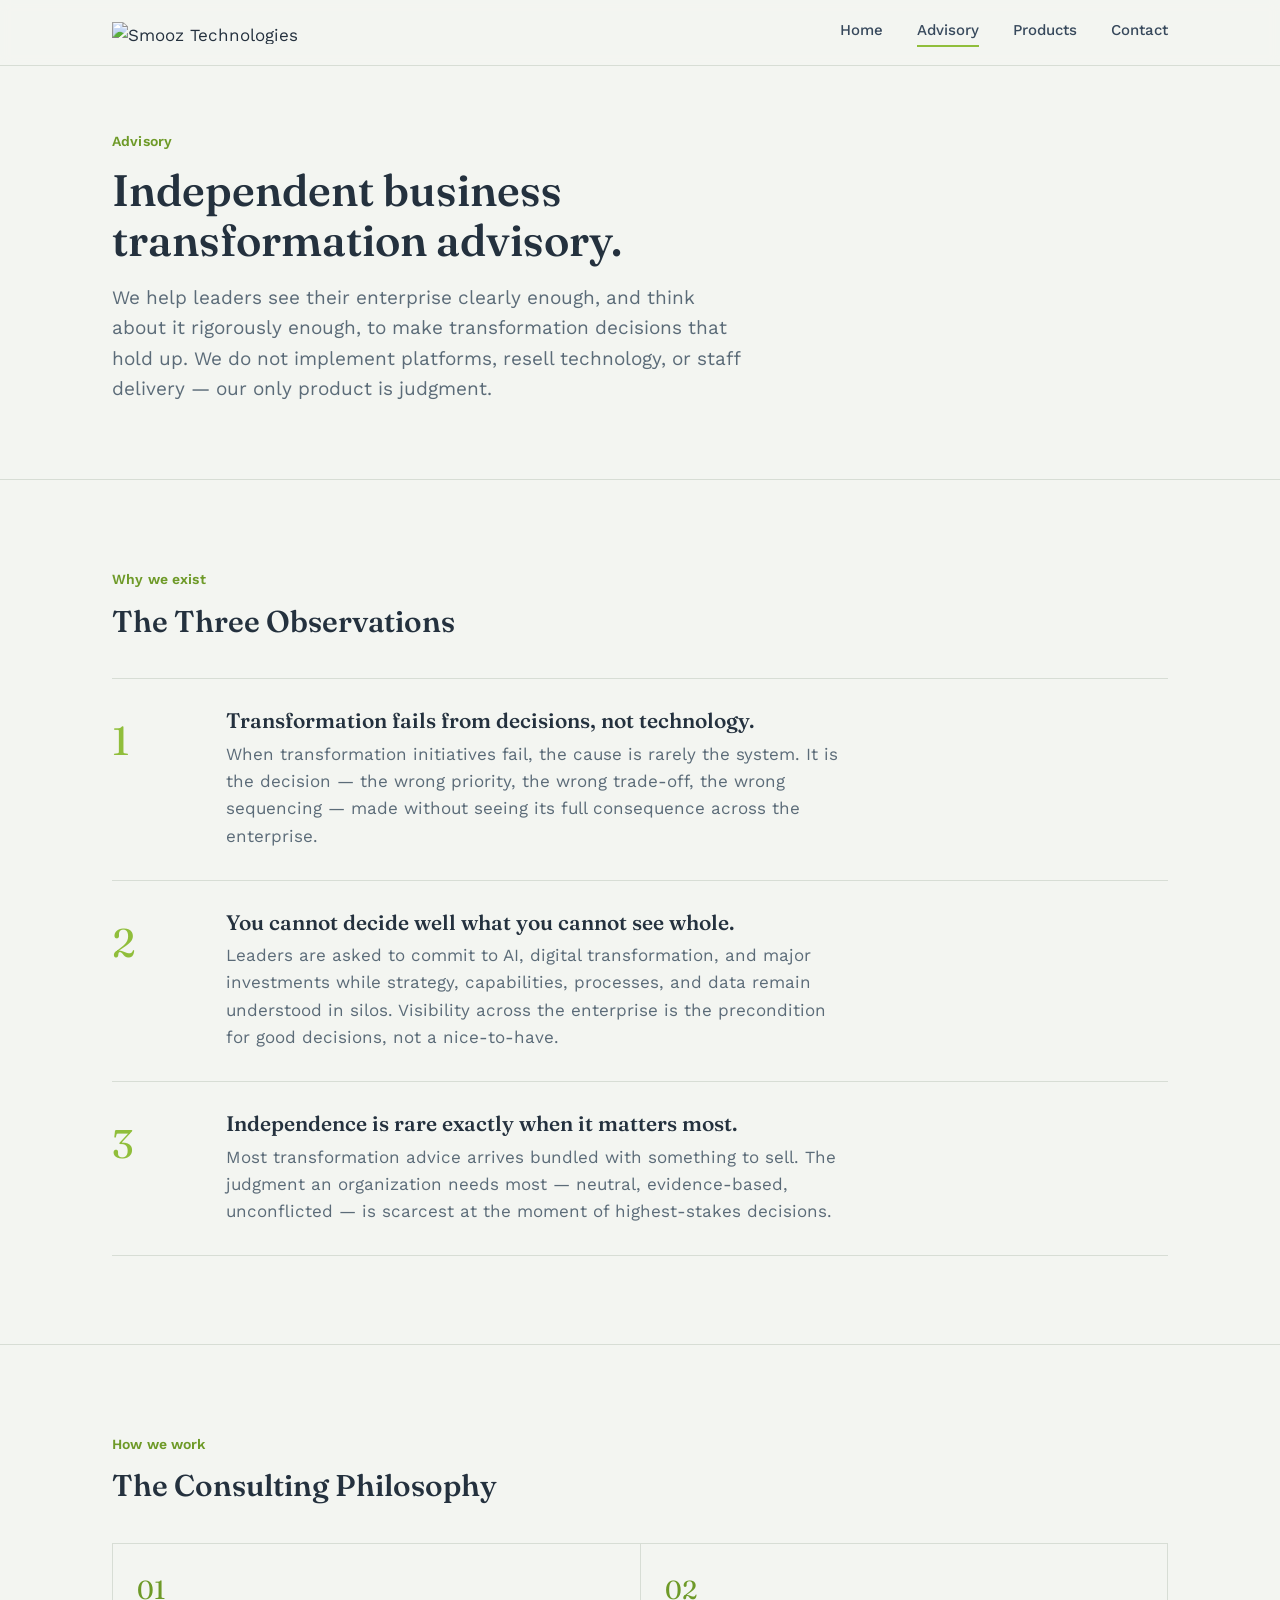
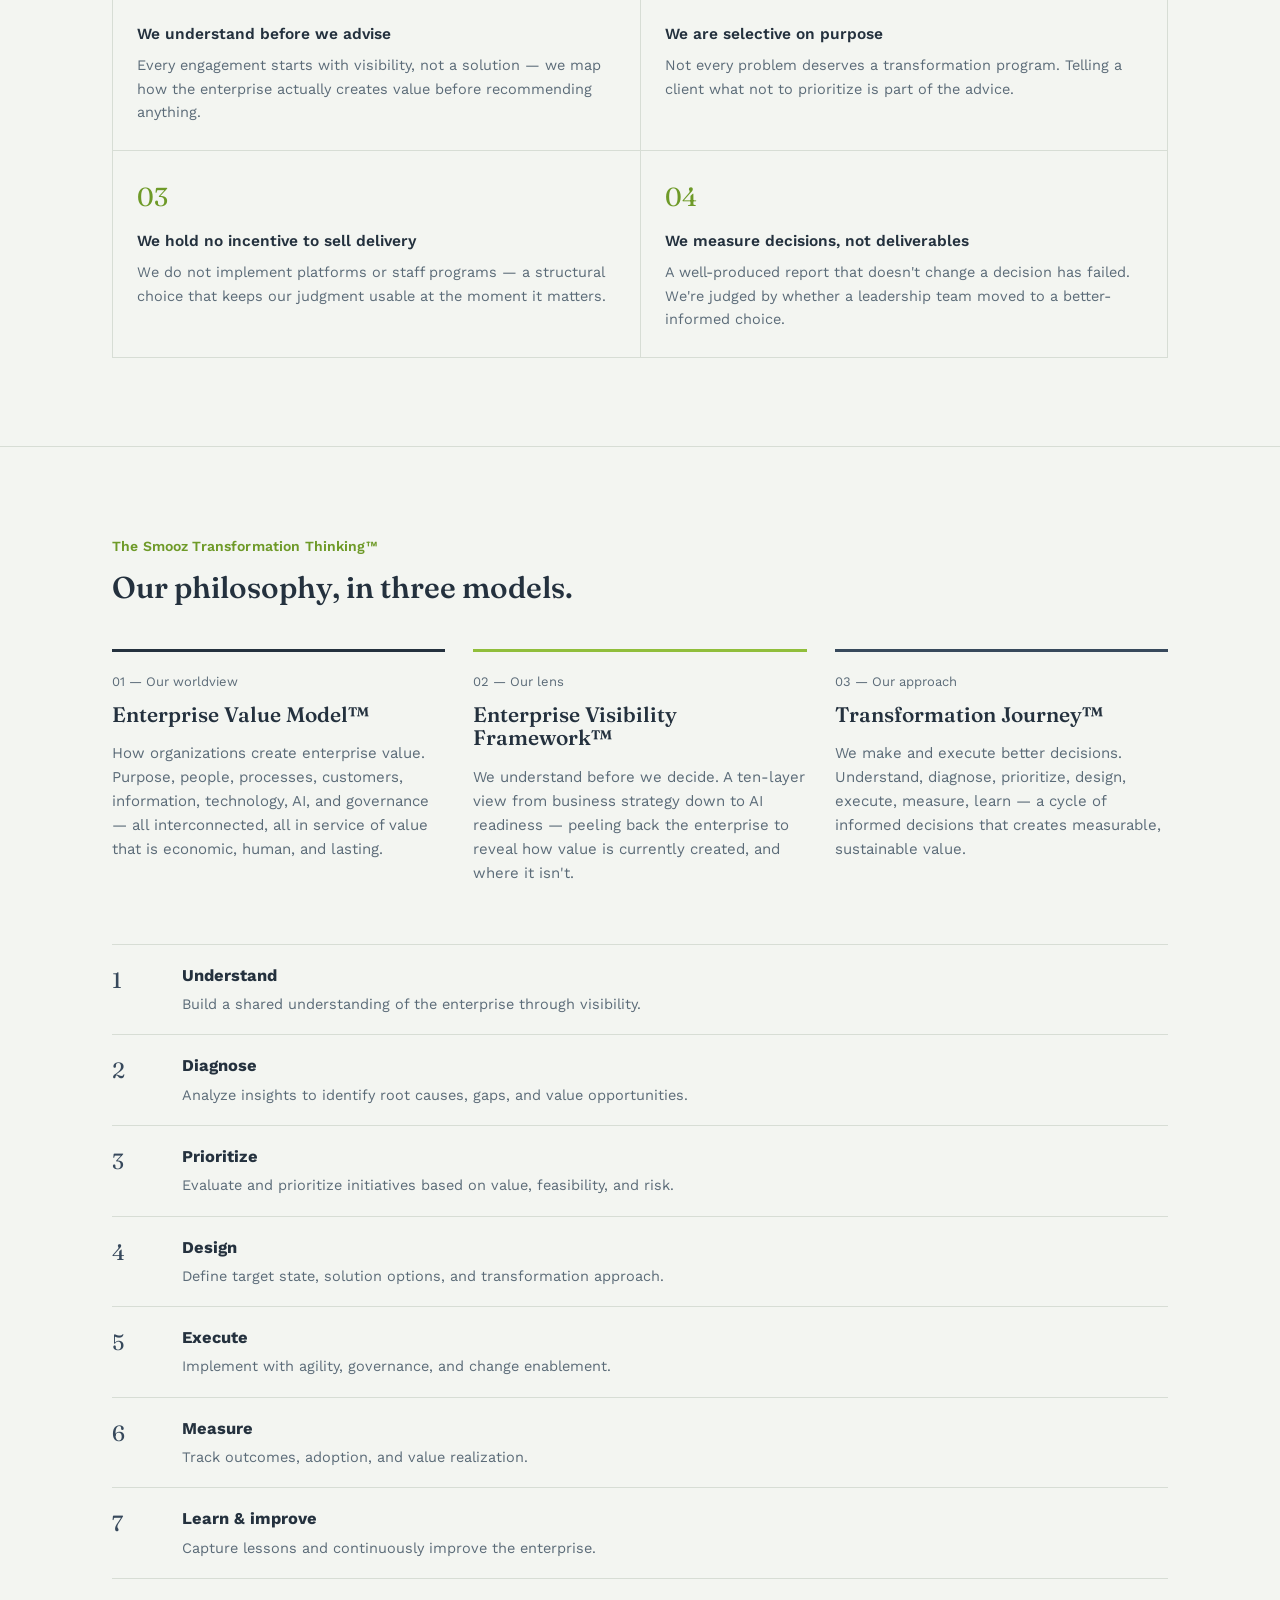
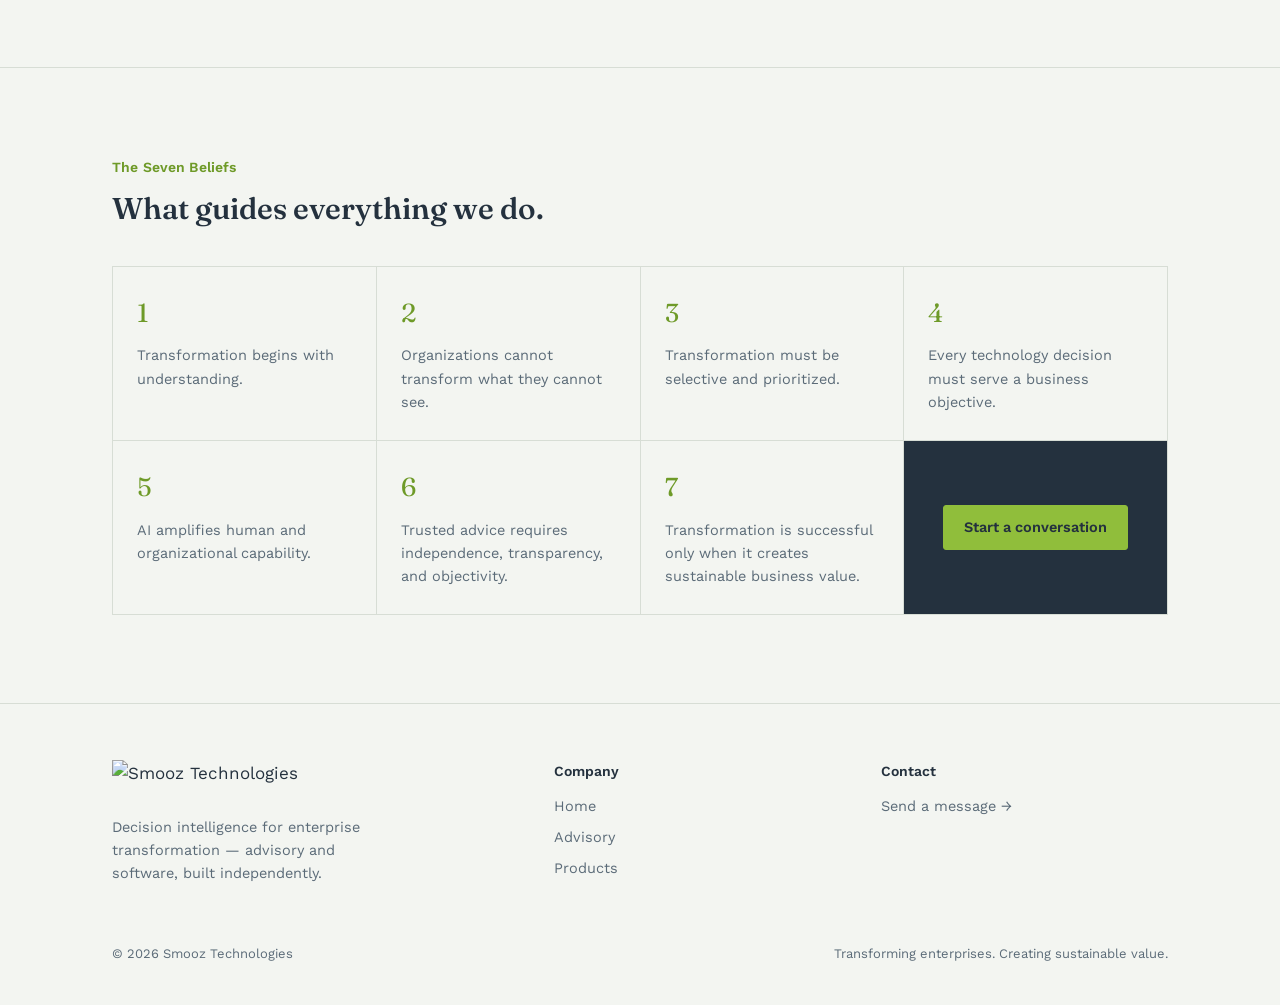
==== advisory.html @ 720bde7b "Add files via upload" ====
<!DOCTYPE html>
<html lang="en">
<head>
<meta charset="UTF-8">
<meta name="viewport" content="width=device-width, initial-scale=1.0">
<title>Advisory — Smooz Technologies</title>
<meta name="description" content="Independent business transformation advisory built on decision intelligence: understanding before advising, selective by design, no incentive to sell delivery.">
<link rel="icon" type="image/png" sizes="32x32" href="assets/favicon-32.png">
<link rel="icon" type="image/png" sizes="192x192" href="assets/favicon-192.png">
<link rel="apple-touch-icon" href="assets/favicon-180.png">
<link rel="stylesheet" href="style.css">
</head>
<body>

<header class="site">
  <div class="bar">
    <a class="brand" href="index.html">
      <img src="assets/smooz-logo.png" alt="Smooz Technologies" style="height:22px;">
    </a>
    <nav class="primary">
      <a href="index.html">Home</a>
      <a href="advisory.html" class="is-active">Advisory</a>
      <a href="products.html">Products</a>
      <a href="index.html#contact">Contact</a>
    </nav>
  </div>
</header>

<section class="tight" style="padding-top:64px;">
  <div class="wrap">
    <div class="eyebrow">Advisory</div>
    <h1 style="font-size:44px; max-width:680px;">Independent business transformation advisory.</h1>
    <p class="lede">We help leaders see their enterprise clearly enough, and think about it rigorously enough, to make transformation decisions that hold up. We do not implement platforms, resell technology, or staff delivery — our only product is judgment.</p>
  </div>
</section>

<hr class="divider">

<section>
  <div class="wrap">
    <div class="eyebrow">Why we exist</div>
    <h2 style="font-size:30px; max-width:680px;">The Three Observations</h2>
    <div class="observations">
      <div class="obs">
        <span class="num">1</span>
        <div>
          <h3>Transformation fails from decisions, not technology.</h3>
          <p>When transformation initiatives fail, the cause is rarely the system. It is the decision — the wrong priority, the wrong trade-off, the wrong sequencing — made without seeing its full consequence across the enterprise.</p>
        </div>
      </div>
      <div class="obs">
        <span class="num">2</span>
        <div>
          <h3>You cannot decide well what you cannot see whole.</h3>
          <p>Leaders are asked to commit to AI, digital transformation, and major investments while strategy, capabilities, processes, and data remain understood in silos. Visibility across the enterprise is the precondition for good decisions, not a nice-to-have.</p>
        </div>
      </div>
      <div class="obs">
        <span class="num">3</span>
        <div>
          <h3>Independence is rare exactly when it matters most.</h3>
          <p>Most transformation advice arrives bundled with something to sell. The judgment an organization needs most — neutral, evidence-based, unconflicted — is scarcest at the moment of highest-stakes decisions.</p>
        </div>
      </div>
    </div>
  </div>
</section>

<hr class="divider">

<section>
  <div class="wrap">
    <div class="eyebrow">How we work</div>
    <h2 style="font-size:30px; max-width:680px;">The Consulting Philosophy</h2>
    <div class="numbered-grid" style="grid-template-columns: repeat(2,1fr);">
      <div class="item">
        <span class="num">01</span>
        <h4>We understand before we advise</h4>
        <p>Every engagement starts with visibility, not a solution — we map how the enterprise actually creates value before recommending anything.</p>
      </div>
      <div class="item">
        <span class="num">02</span>
        <h4>We are selective on purpose</h4>
        <p>Not every problem deserves a transformation program. Telling a client what not to prioritize is part of the advice.</p>
      </div>
      <div class="item">
        <span class="num">03</span>
        <h4>We hold no incentive to sell delivery</h4>
        <p>We do not implement platforms or staff programs — a structural choice that keeps our judgment usable at the moment it matters.</p>
      </div>
      <div class="item">
        <span class="num">04</span>
        <h4>We measure decisions, not deliverables</h4>
        <p>A well-produced report that doesn't change a decision has failed. We're judged by whether a leadership team moved to a better-informed choice.</p>
      </div>
    </div>
  </div>
</section>

<hr class="divider">

<section>
  <div class="wrap">
    <div class="eyebrow">The Smooz Transformation Thinking™</div>
    <h2 style="font-size:30px; max-width:680px;">Our philosophy, in three models.</h2>
    <div class="models">
      <div class="model">
        <div class="kicker">01 — Our worldview</div>
        <h3>Enterprise Value Model™</h3>
        <p>How organizations create enterprise value. Purpose, people, processes, customers, information, technology, AI, and governance — all interconnected, all in service of value that is economic, human, and lasting.</p>
      </div>
      <div class="model mid">
        <div class="kicker">02 — Our lens</div>
        <h3>Enterprise Visibility Framework™</h3>
        <p>We understand before we decide. A ten-layer view from business strategy down to AI readiness — peeling back the enterprise to reveal how value is currently created, and where it isn't.</p>
      </div>
      <div class="model last">
        <div class="kicker">03 — Our approach</div>
        <h3>Transformation Journey™</h3>
        <p>We make and execute better decisions. Understand, diagnose, prioritize, design, execute, measure, learn — a cycle of informed decisions that creates measurable, sustainable value.</p>
      </div>
    </div>

    <div class="journey">
      <div class="jstep"><span class="num">1</span><div><h4>Understand</h4><p>Build a shared understanding of the enterprise through visibility.</p></div></div>
      <div class="jstep"><span class="num">2</span><div><h4>Diagnose</h4><p>Analyze insights to identify root causes, gaps, and value opportunities.</p></div></div>
      <div class="jstep"><span class="num">3</span><div><h4>Prioritize</h4><p>Evaluate and prioritize initiatives based on value, feasibility, and risk.</p></div></div>
      <div class="jstep"><span class="num">4</span><div><h4>Design</h4><p>Define target state, solution options, and transformation approach.</p></div></div>
      <div class="jstep"><span class="num">5</span><div><h4>Execute</h4><p>Implement with agility, governance, and change enablement.</p></div></div>
      <div class="jstep"><span class="num">6</span><div><h4>Measure</h4><p>Track outcomes, adoption, and value realization.</p></div></div>
      <div class="jstep"><span class="num">7</span><div><h4>Learn &amp; improve</h4><p>Capture lessons and continuously improve the enterprise.</p></div></div>
    </div>
  </div>
</section>

<hr class="divider">

<section>
  <div class="wrap">
    <div class="eyebrow">The Seven Beliefs</div>
    <h2 style="font-size:30px; max-width:680px;">What guides everything we do.</h2>
    <div class="numbered-grid">
      <div class="item"><span class="num">1</span><p>Transformation begins with understanding.</p></div>
      <div class="item"><span class="num">2</span><p>Organizations cannot transform what they cannot see.</p></div>
      <div class="item"><span class="num">3</span><p>Transformation must be selective and prioritized.</p></div>
      <div class="item"><span class="num">4</span><p>Every technology decision must serve a business objective.</p></div>
      <div class="item"><span class="num">5</span><p>AI amplifies human and organizational capability.</p></div>
      <div class="item"><span class="num">6</span><p>Trusted advice requires independence, transparency, and objectivity.</p></div>
      <div class="item"><span class="num">7</span><p>Transformation is successful only when it creates sustainable business value.</p></div>
      <div class="item" style="background:var(--navy-deep); display:flex; align-items:center; justify-content:center;">
        <a class="btn green" href="index.html#contact">Start a conversation</a>
      </div>
    </div>
  </div>
</section>

<footer class="site">
  <div class="wrap">
    <div class="cols">
      <div>
        <img src="assets/smooz-logo.png" alt="Smooz Technologies" style="height:20px; margin-bottom:14px;">
        <p style="color:var(--ink-soft); font-size:14.5px; max-width:280px;">Decision intelligence for enterprise transformation — advisory and software, built independently.</p>
      </div>
      <div>
        <h5>Company</h5>
        <a href="index.html">Home</a>
        <a href="advisory.html">Advisory</a>
        <a href="products.html">Products</a>
      </div>
      <div>
        <h5>Contact</h5>
        <a href="index.html#contact">Send a message →</a>
      </div>
    </div>
    <div class="bottom">
      <span>© 2026 Smooz Technologies</span>
      <span>Transforming enterprises. Creating sustainable value.</span>
    </div>
  </div>
</footer>

</body>
</html>
---- style.css ----
/* Smooz Technologies — shared styles */

@import url('https://fonts.googleapis.com/css2?family=Fraunces:opsz,wght@9..144,340;9..144,440;9..144,560;9..144,640&family=Work+Sans:wght@400;500;600&display=swap');

:root{
  --navy: #37495C;
  --navy-deep: #24313E;
  --green: #90BE3B;
  --green-deep: #6E9A28;
  --paper: #F3F5F1;
  --paper-alt: #EAEDE7;
  --line: #D7DDD5;
  --ink: #24313E;
  --ink-soft: #5B6B78;
  --max: 1120px;
}

*{ box-sizing: border-box; }
html{ scroll-behavior: smooth; }
body{
  margin:0;
  background: var(--paper);
  color: var(--ink);
  font-family: 'Work Sans', sans-serif;
  font-size: 17px;
  line-height: 1.6;
  -webkit-font-smoothing: antialiased;
}

h1,h2,h3{
  font-family: 'Fraunces', serif;
  font-weight: 560;
  color: var(--navy-deep);
  line-height: 1.12;
  margin: 0;
}

a{ color: inherit; }

.wrap{
  max-width: var(--max);
  margin: 0 auto;
  padding: 0 32px;
}

/* Focus visibility */
a:focus-visible, button:focus-visible{
  outline: 2px solid var(--green-deep);
  outline-offset: 3px;
}

@media (prefers-reduced-motion: reduce){
  *{ animation: none !important; transition: none !important; }
}

/* Header */
header.site{
  position: sticky; top:0; z-index: 20;
  background: rgba(243,245,241,0.92);
  backdrop-filter: blur(6px);
  border-bottom: 1px solid var(--line);
}
header.site .bar{
  display:flex; align-items:center; justify-content:space-between;
  padding: 18px 32px;
  max-width: var(--max); margin:0 auto;
}
.brand{ display:flex; align-items:center; gap:10px; text-decoration:none; }
.brand img{ height: 26px; width:auto; display:block; }
nav.primary{ display:flex; gap:34px; align-items:center; }
nav.primary a{
  text-decoration:none; color: var(--navy);
  font-size: 15px; font-weight: 500;
  border-bottom: 2px solid transparent;
  padding-bottom: 3px;
}
nav.primary a.is-active, nav.primary a:hover{ border-bottom-color: var(--green); }
.btn{
  display:inline-block;
  background: var(--navy-deep); color:#fff;
  padding: 10px 20px; border-radius: 3px;
  text-decoration:none; font-size:14.5px; font-weight:500;
  border: 1px solid var(--navy-deep);
}
.btn:hover{ background: var(--navy); }
.btn.green{ background: var(--green); border-color: var(--green); color: var(--navy-deep); font-weight:600; }
.btn.green:hover{ background: var(--green-deep); border-color: var(--green-deep); color:#fff; }
.btn.ghost{ background:transparent; color: var(--navy-deep); border-color: var(--navy-deep); }
.btn.ghost:hover{ background: var(--navy-deep); color:#fff; }

/* Sections */
section{ padding: 88px 0; }
section.tight{ padding: 56px 0; }
.eyebrow{
  font-size: 14px; color: var(--green-deep); font-weight: 600;
  margin-bottom: 14px; letter-spacing: 0.01em;
}
.lede{
  font-size: 19px; color: var(--ink-soft); max-width: 640px;
  margin-top: 18px;
}
.divider{ height:1px; background: var(--line); border:0; margin: 0; }

/* Hero */
.hero{
  padding: 96px 0 84px;
  display:grid; grid-template-columns: 1.15fr 0.85fr; gap: 56px; align-items:center;
}
.hero h1{ font-size: 52px; max-width: 620px; }
.hero .lede{ font-size: 20px; }
.hero .cta-row{ display:flex; gap:14px; margin-top: 34px; flex-wrap:wrap; }
.rings{ width:100%; height:auto; }

/* Two-track split */
.tracks{
  display:grid; grid-template-columns: 1fr 1fr; gap: 2px;
  background: var(--line);
  border: 1px solid var(--line);
}
.track{
  background: var(--paper); padding: 44px 40px;
  display:flex; flex-direction:column; height:100%;
}
.track .tag{
  font-size: 13px; font-weight:600; color: var(--navy);
  border: 1px solid var(--navy); border-radius: 20px;
  padding: 4px 12px; width:fit-content; margin-bottom:22px;
}
.track.products .tag{ color: var(--green-deep); border-color: var(--green-deep); }
.track h3{ font-size: 27px; margin-bottom: 12px; }
.track p{ color: var(--ink-soft); flex-grow:1; }
.track .btn{ margin-top: 26px; width: fit-content; }

/* Beliefs / numbered lists */
.numbered-grid{
  display:grid; grid-template-columns: repeat(4, 1fr); gap: 1px;
  background: var(--line); border:1px solid var(--line); margin-top: 40px;
}
.numbered-grid .item{ background: var(--paper); padding: 26px 24px; }
.numbered-grid .num{
  font-family:'Fraunces',serif; font-size: 26px; color: var(--green-deep);
  display:block; margin-bottom:10px;
}
.numbered-grid .item h4{ font-family:'Work Sans'; font-size:15.5px; font-weight:600; margin:0 0 8px; color: var(--navy-deep); }
.numbered-grid .item p{ font-size: 14.5px; color: var(--ink-soft); margin:0; }

/* Observations */
.observations{ margin-top: 40px; display:flex; flex-direction:column; }
.obs{
  display:grid; grid-template-columns: 90px 1fr; gap: 24px;
  padding: 30px 0; border-top: 1px solid var(--line);
}
.obs:last-child{ border-bottom: 1px solid var(--line); }
.obs .num{ font-family:'Fraunces',serif; font-size: 40px; color: var(--green); }
.obs h3{ font-size: 21px; margin-bottom: 8px; }
.obs p{ color: var(--ink-soft); max-width: 620px; margin:0; }

/* Models */
.models{ display:grid; grid-template-columns: repeat(3,1fr); gap: 28px; margin-top: 44px; }
.model{ border-top: 3px solid var(--navy-deep); padding-top: 20px; }
.model.mid{ border-top-color: var(--green); }
.model.last{ border-top-color: var(--navy); }
.model .kicker{ font-size:13px; color: var(--ink-soft); margin-bottom:10px; }
.model h3{ font-size: 21px; margin-bottom:10px; }
.model p{ color: var(--ink-soft); font-size:15px; }

/* Journey */
.journey{ margin-top: 44px; display:flex; flex-direction:column; }
.jstep{
  display:grid; grid-template-columns: 50px 1fr; gap:20px;
  padding: 18px 0; border-top: 1px solid var(--line);
}
.jstep:last-child{ border-bottom:1px solid var(--line); }
.jstep .num{ font-family:'Fraunces',serif; color: var(--navy); font-size:22px; }
.jstep h4{ margin:0 0 4px; font-size:16.5px; color:var(--navy-deep); }
.jstep p{ margin:0; color: var(--ink-soft); font-size:14.5px; }

/* Product cards */
.products-grid{ display:flex; flex-direction:column; gap: 1px; background: var(--line); border:1px solid var(--line); margin-top: 44px; }
.product-card{ background: var(--paper); padding: 40px; display:grid; grid-template-columns: 200px 1fr; gap: 34px; align-items:start; }
.product-card .status{
  font-size: 12.5px; font-weight:600; padding: 5px 12px; border-radius: 20px;
  width:fit-content; margin-top: 8px;
}
.status.soon{ background: #FCEFD8; color: #8A5A00; }
.status.live{ background: #E4F1D3; color: var(--green-deep); }
.product-card h3{ font-size: 25px; margin-bottom: 10px; }
.product-card .cat{ font-size: 13px; color: var(--ink-soft); text-transform: none; margin-bottom: 4px; }
.product-card p.desc{ color: var(--ink-soft); max-width: 560px; }

/* Philosophy quote strip */
.philosophy-strip{
  background: var(--navy-deep); color: #EDEFEC; padding: 76px 0;
}
.philosophy-strip h2{ color:#fff; font-size: 34px; max-width: 760px; }
.philosophy-strip p{ color: #C7D0D6; max-width: 620px; margin-top:18px; font-size:17px;}

/* Footer */
footer.site{ padding: 56px 0 40px; border-top: 1px solid var(--line); }
footer.site .cols{ display:grid; grid-template-columns: 1.4fr 1fr 1fr; gap: 40px; }
footer.site h5{ font-family:'Work Sans'; font-size:14px; color:var(--navy-deep); margin:0 0 12px; font-weight:600; }
footer.site a{ display:block; text-decoration:none; color: var(--ink-soft); font-size:14.5px; margin-bottom:8px; }
footer.site a:hover{ color: var(--navy-deep); }
footer.site .bottom{ margin-top: 44px; font-size: 13px; color: var(--ink-soft); display:flex; justify-content:space-between; flex-wrap:wrap; gap:10px;}

/* Contact form */
.contact-form{ max-width: 560px; margin-top: 30px; }
.contact-form .field{ margin-bottom: 22px; display:flex; flex-direction:column; }
.contact-form label{ font-size: 13.5px; font-weight:600; color: var(--navy-deep); margin-bottom:7px; }
.contact-form input, .contact-form textarea{
  border: none; border-bottom: 1.5px solid var(--line);
  background: transparent; padding: 10px 2px; font-family:'Work Sans', sans-serif;
  font-size: 15.5px; color: var(--ink); border-radius: 0;
}
.contact-form input:focus, .contact-form textarea:focus{
  outline: none; border-bottom-color: var(--green-deep);
}
.contact-form textarea{ resize: vertical; min-height: 110px; }
.contact-form [aria-invalid="true"]{ border-bottom-color: #B3261E; }
.field-error{ color: #B3261E; font-size: 12.5px; margin-top: 5px; display:block; min-height: 1px; }
.fs-success{
  color: var(--green-deep); font-weight: 600; font-size: 15px;
  margin: 22px 0; display:none;
}
.fs-success:not(:empty){ display:block; }
.fs-error-summary{
  color: #B3261E; font-size: 14px; margin: 10px 0; display:none;
}
.fs-error-summary:not(:empty){ display:block; }
.contact-form button[data-fs-submit-btn][disabled]{ opacity: 0.6; cursor: progress; }

/* Contact */
.contact-box{
  background: var(--paper-alt); border: 1px solid var(--line);
  padding: 46px; margin-top: 20px;
  display:flex; justify-content:space-between; align-items:center; gap: 30px; flex-wrap:wrap;
}
.contact-box h3{ font-size: 24px; margin-bottom: 6px; }
.contact-box p{ color: var(--ink-soft); margin:0; }

/* Responsive */
@media (max-width: 880px){
  .hero{ grid-template-columns: 1fr; }
  .hero .rings{ max-width: 320px; }
  .tracks{ grid-template-columns: 1fr; }
  .numbered-grid{ grid-template-columns: repeat(2,1fr); }
  .models{ grid-template-columns: 1fr; }
  .product-card{ grid-template-columns: 1fr; }
  footer.site .cols{ grid-template-columns: 1fr; }
  nav.primary{ gap: 18px; }
  .hero h1{ font-size: 38px; }
  section{ padding: 60px 0; }
}
@media (max-width: 560px){
  header.site .bar{ flex-direction:column; gap:14px; align-items:flex-start; }
  nav.primary{ flex-wrap:wrap; gap:14px 20px; }
}
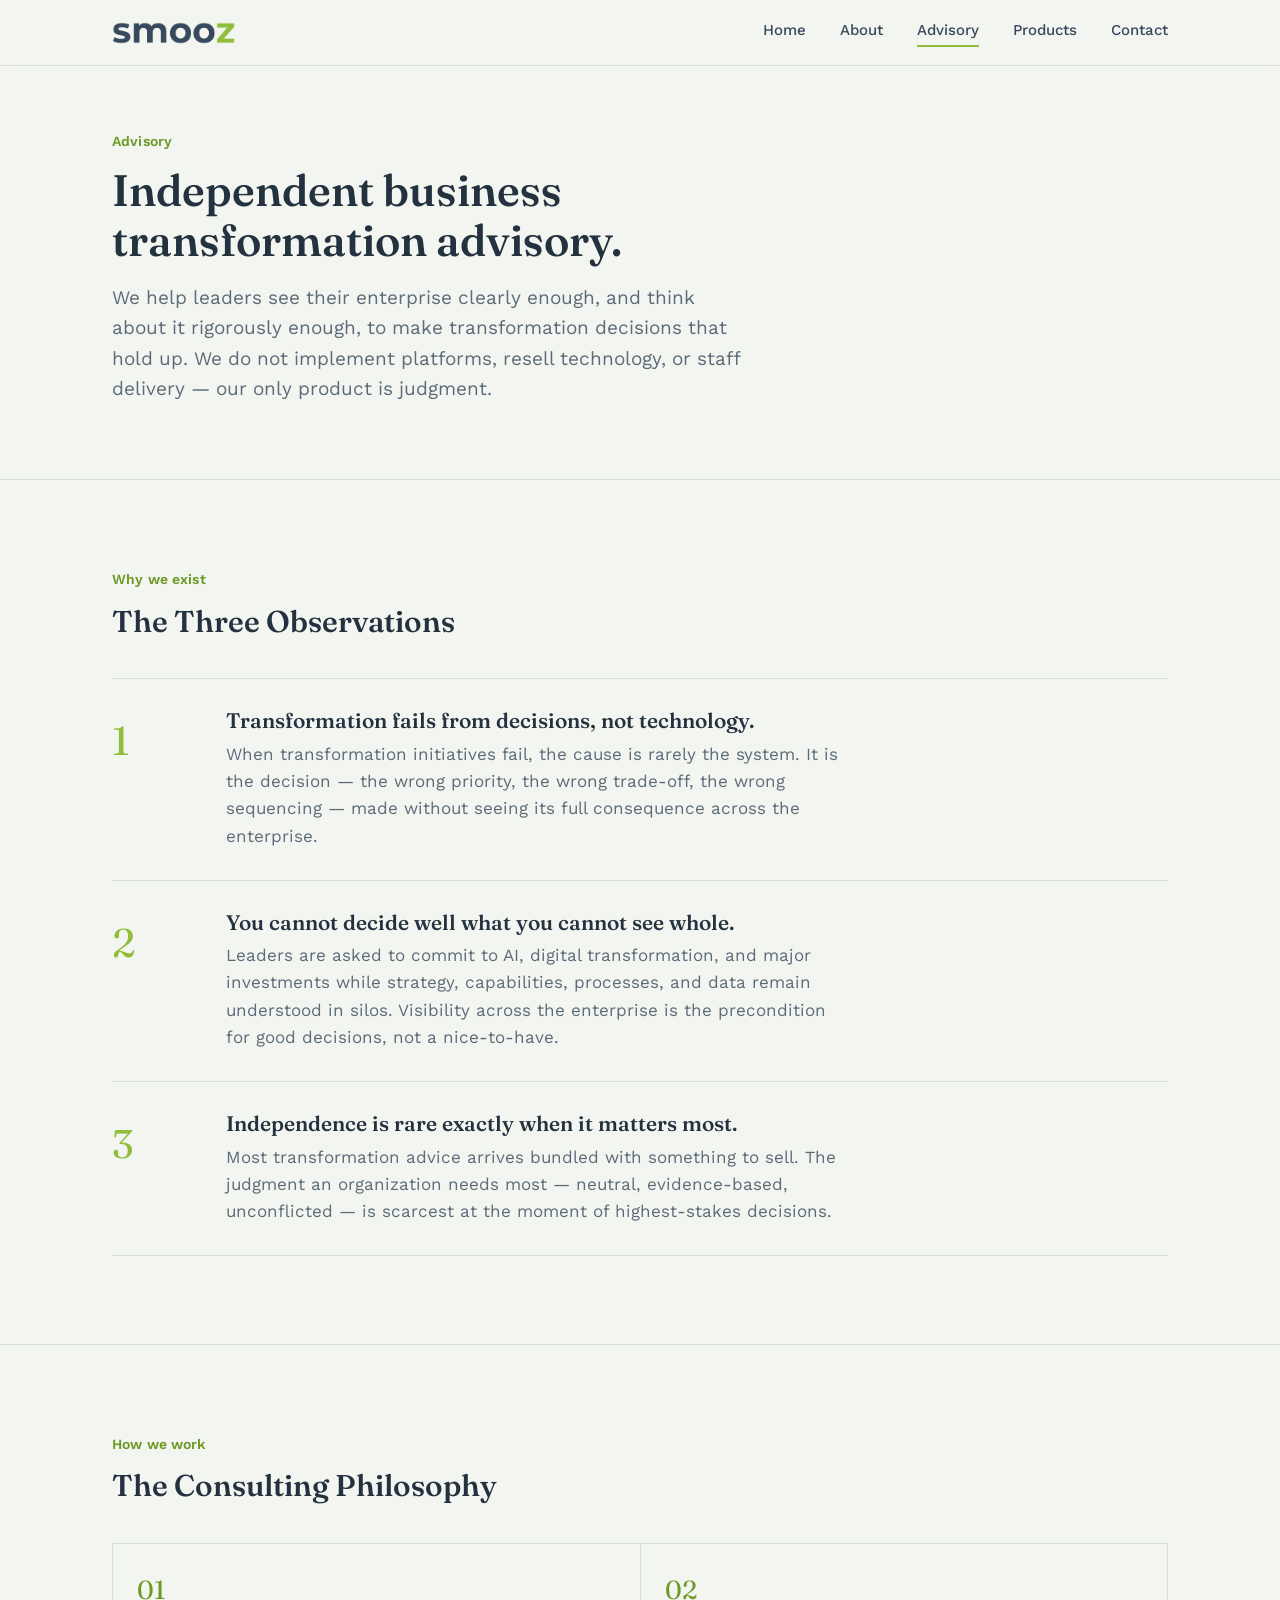
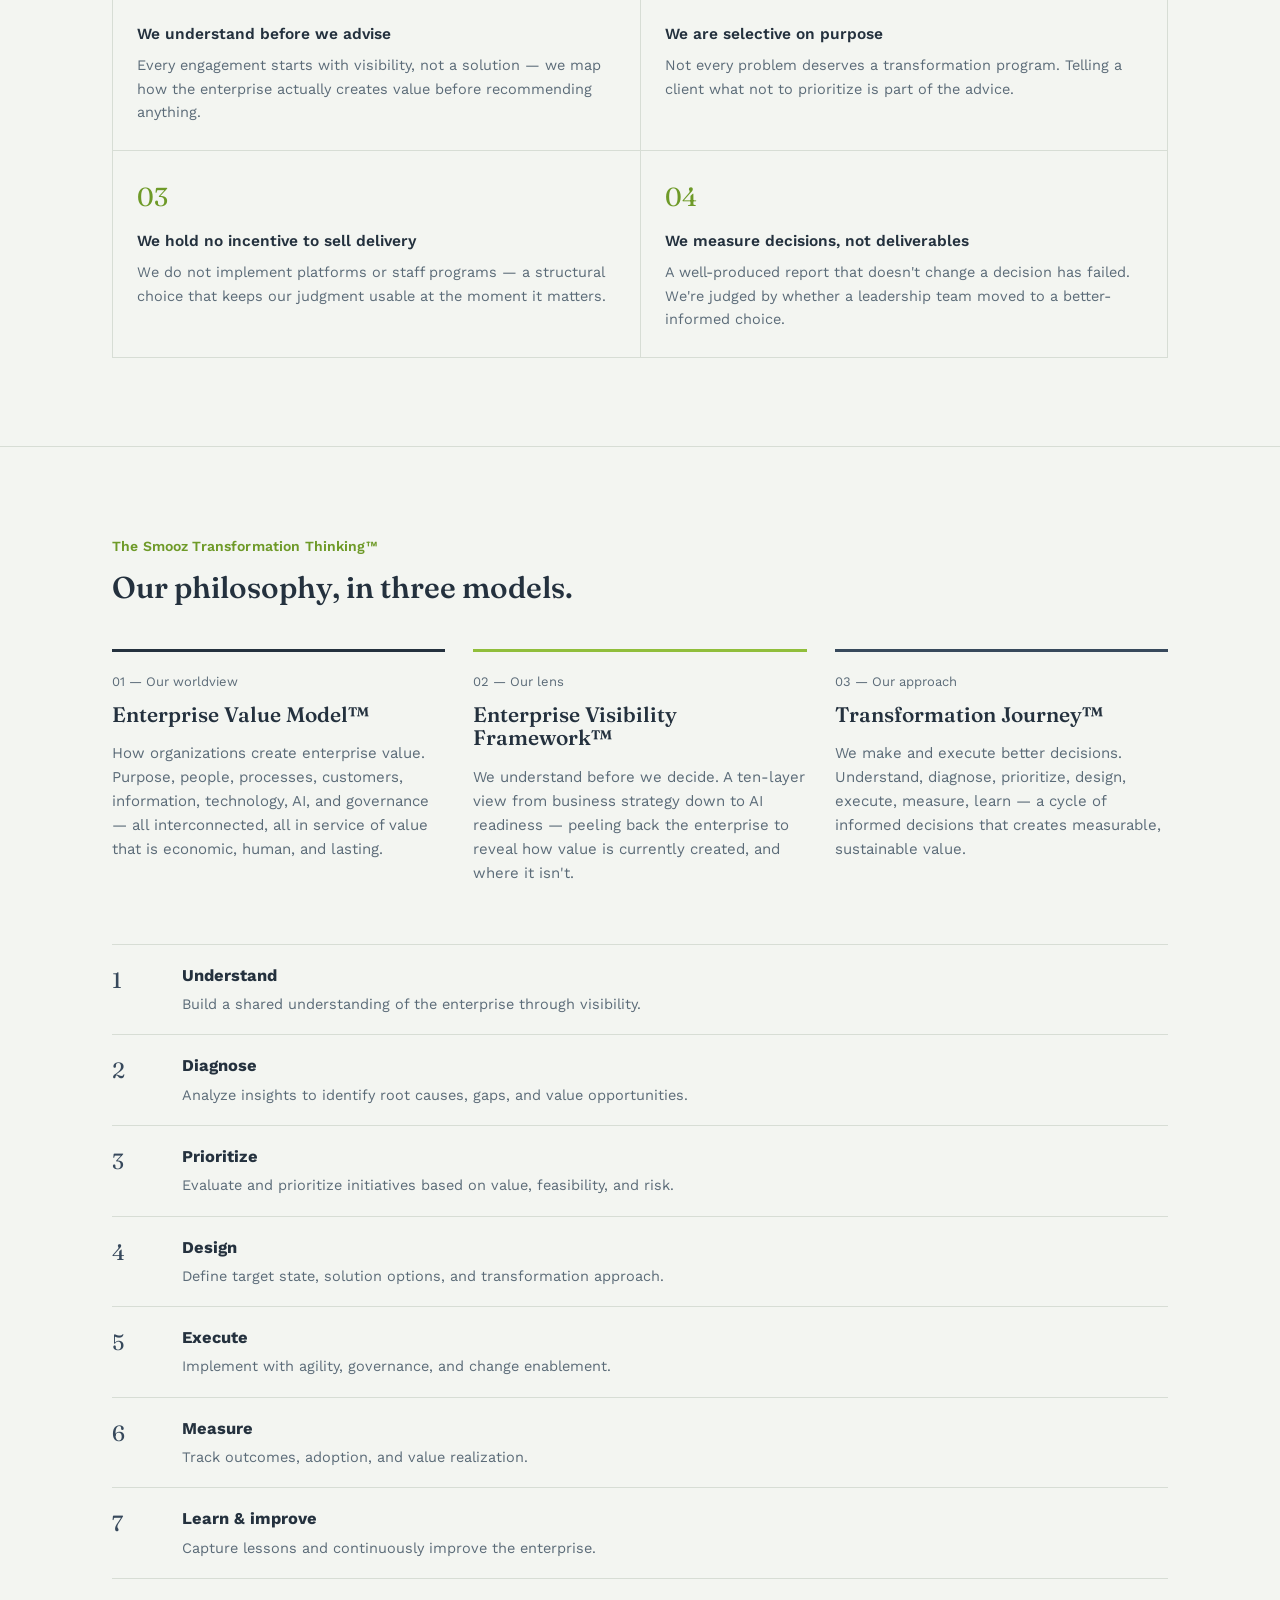
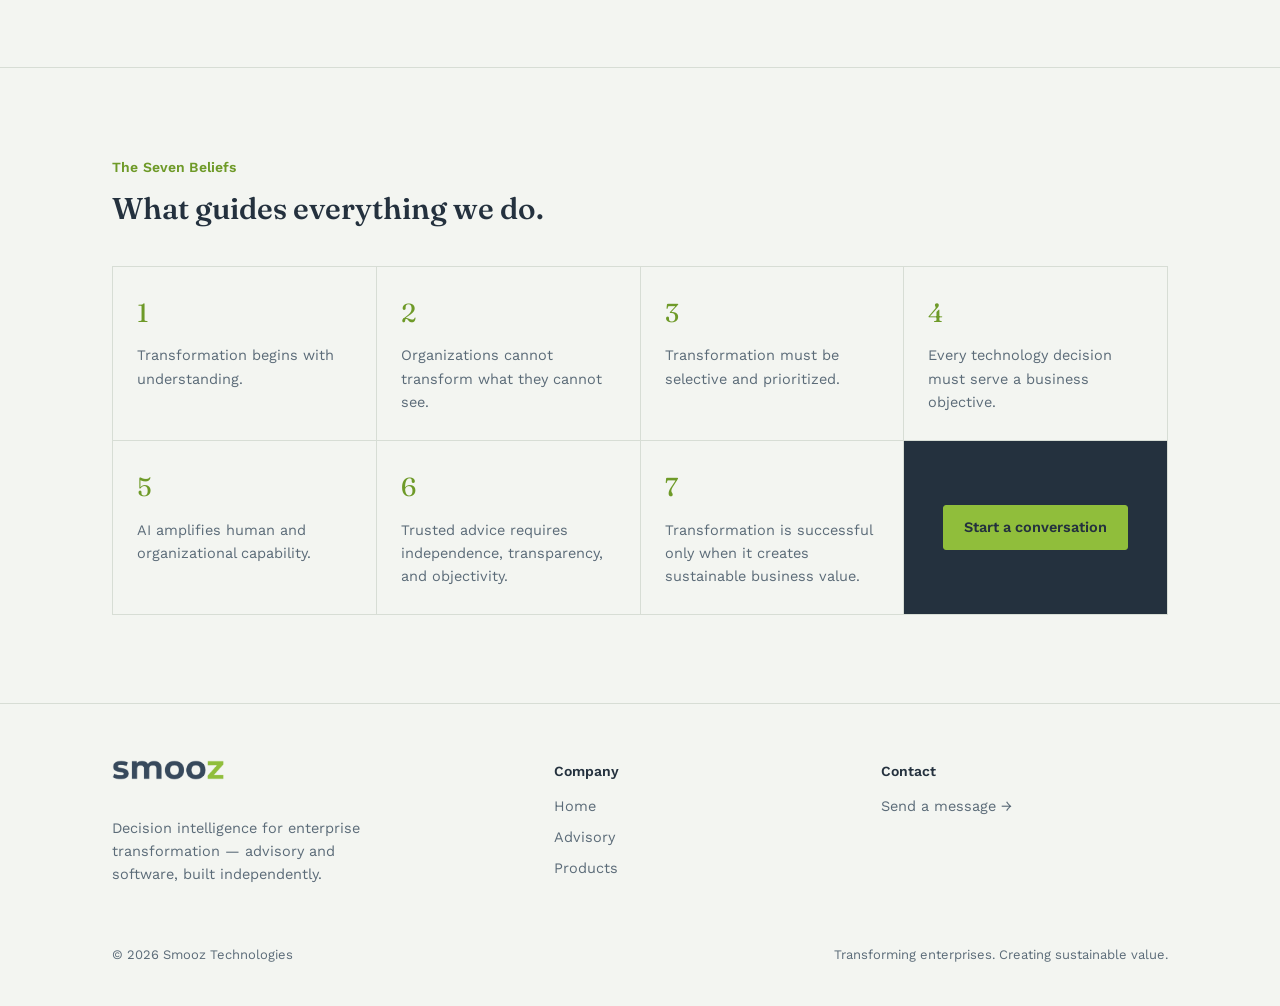
==== commit f4640b79: "Add files via upload" ====
--- a/advisory.html
+++ b/advisory.html
@@ -19,6 +19,7 @@
     </a>
     <nav class="primary">
       <a href="index.html">Home</a>
+      <a href="index.html#about">About</a>
       <a href="advisory.html" class="is-active">Advisory</a>
       <a href="products.html">Products</a>
       <a href="index.html#contact">Contact</a>
--- a/style.css
+++ b/style.css
@@ -104,6 +104,8 @@
 /* Hero */
 .hero{
   padding: 96px 0 84px;
+}
+.hero-grid{
   display:grid; grid-template-columns: 1.15fr 0.85fr; gap: 56px; align-items:center;
 }
 .hero h1{ font-size: 52px; max-width: 620px; }
@@ -240,8 +242,10 @@
 
 /* Responsive */
 @media (max-width: 880px){
-  .hero{ grid-template-columns: 1fr; }
-  .hero .rings{ max-width: 320px; }
+  .hero-grid{ grid-template-columns: 1fr; text-align:center; }
+  .hero-grid .cta-row{ justify-content:center; }
+  .hero-grid .lede{ margin-left:auto; margin-right:auto; }
+  .hero .rings{ max-width: 280px; margin: 8px auto 0; }
   .tracks{ grid-template-columns: 1fr; }
   .numbered-grid{ grid-template-columns: repeat(2,1fr); }
   .models{ grid-template-columns: 1fr; }
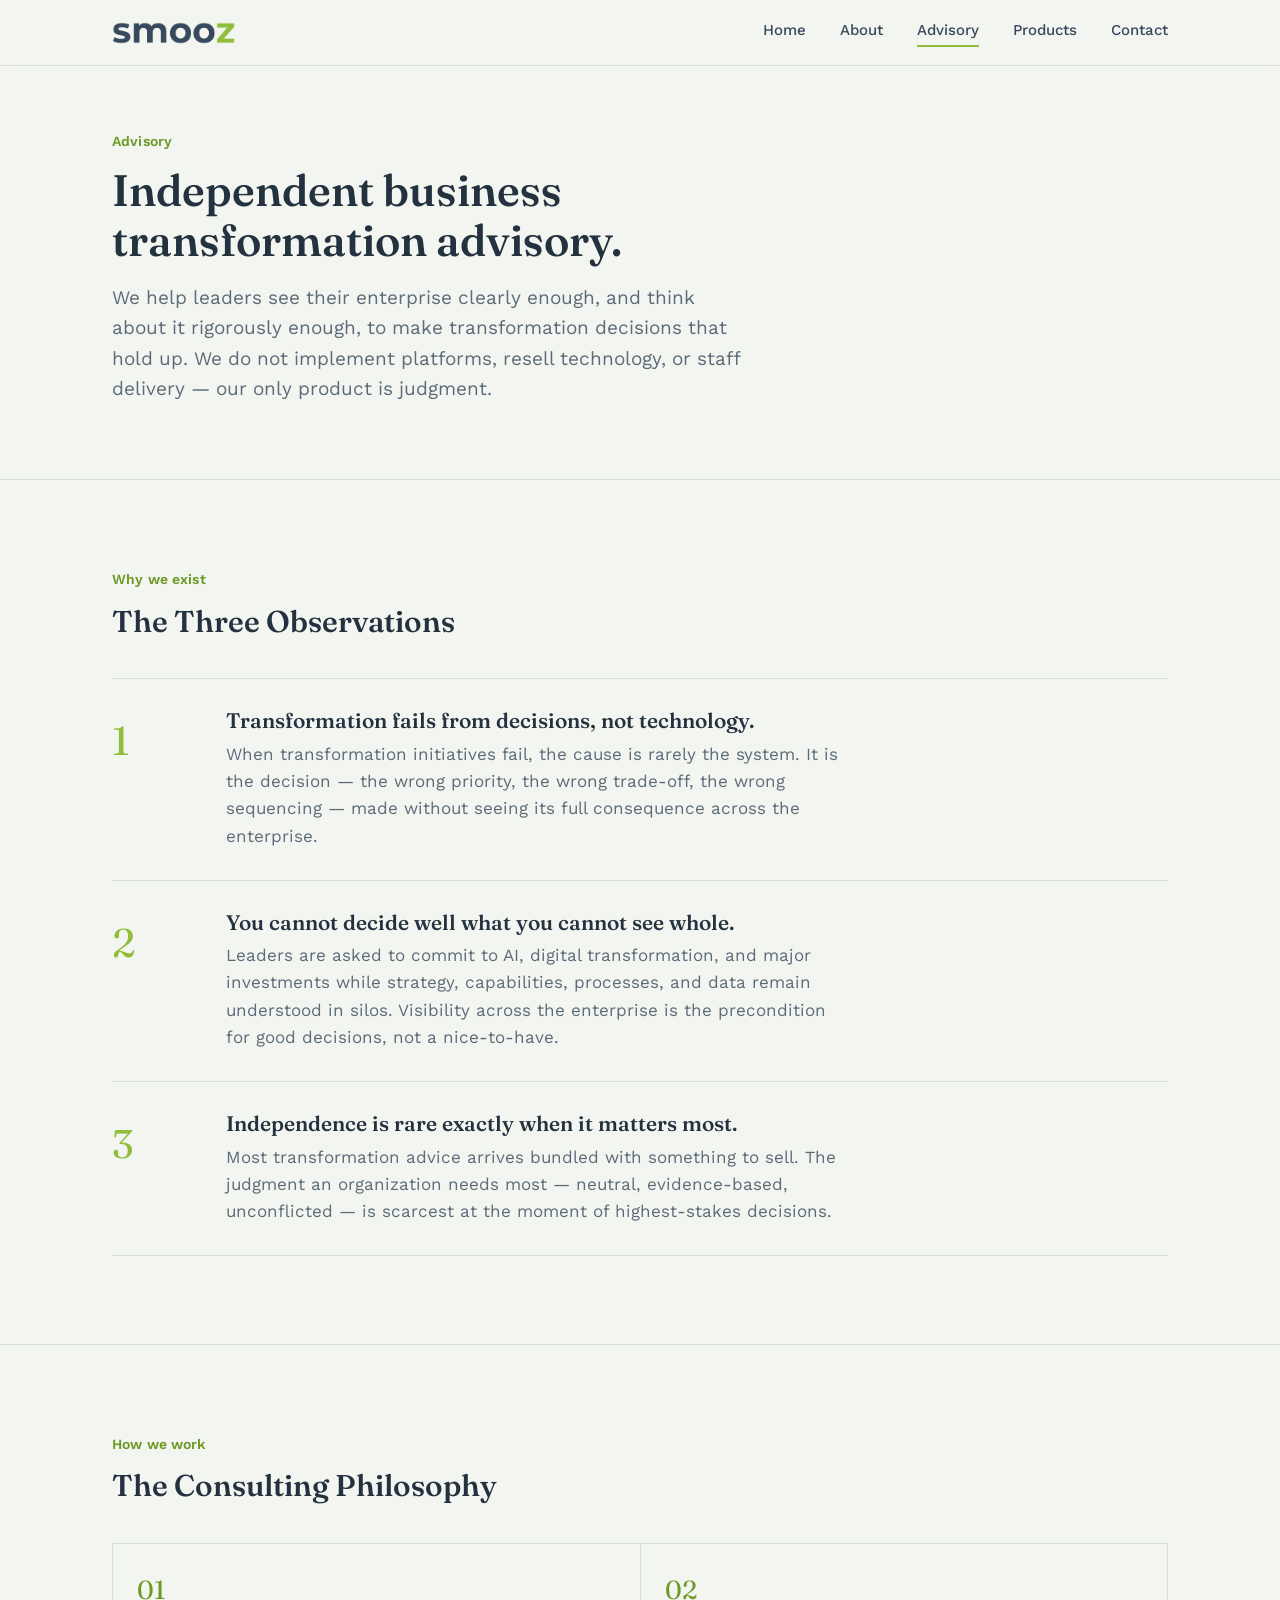
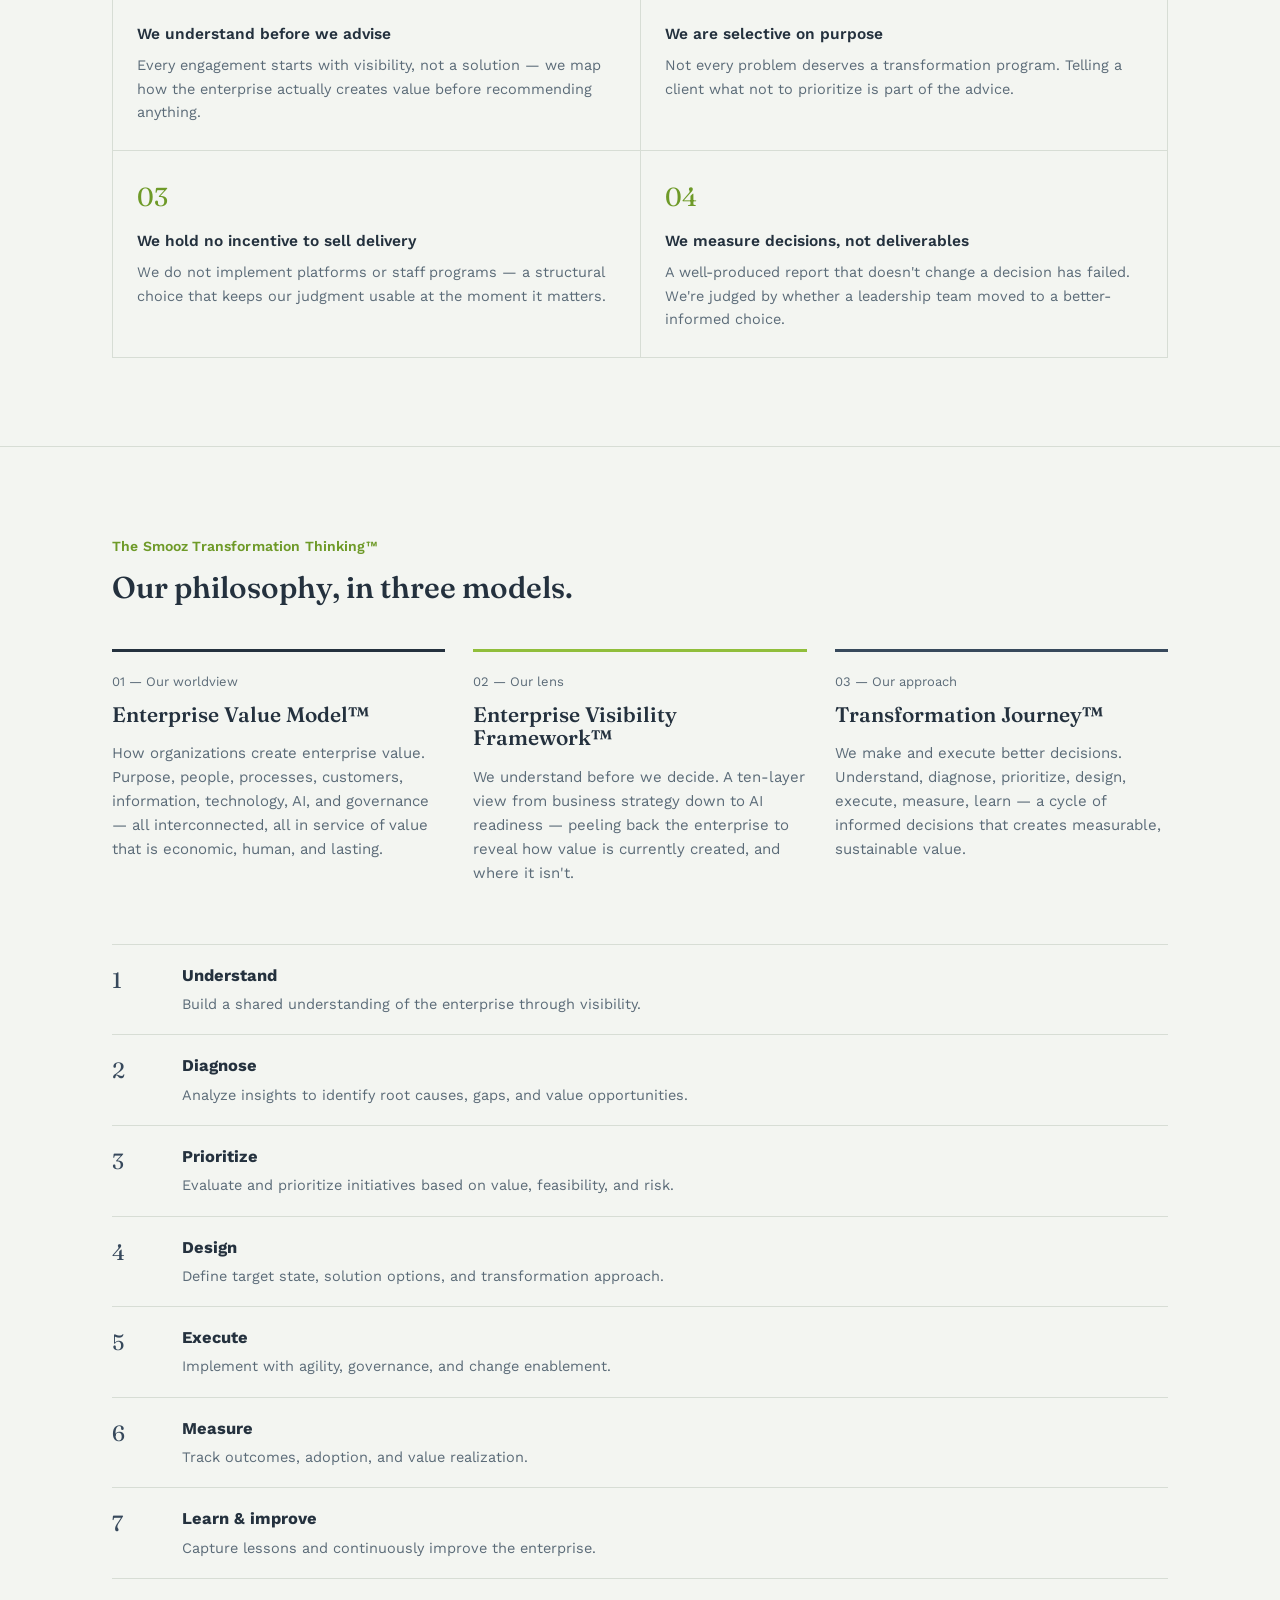
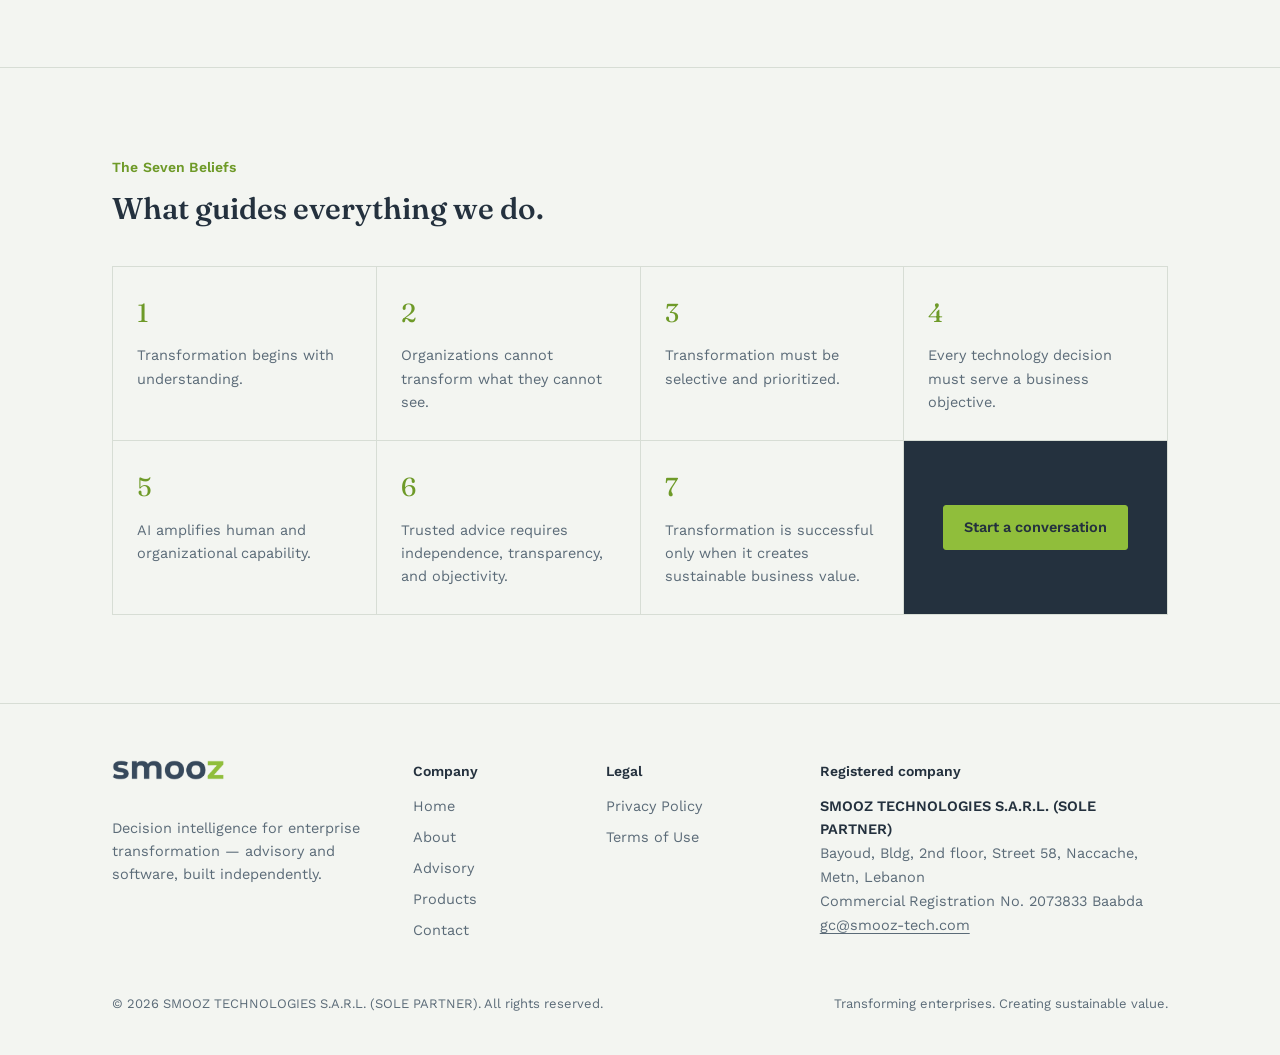
==== commit 0558a89f: "Add files via upload New Privacy and Terms. Updated Legal Name and address." ====
--- a/advisory.html
+++ b/advisory.html
@@ -165,16 +165,28 @@
       <div>
         <h5>Company</h5>
         <a href="index.html">Home</a>
+        <a href="index.html#about">About</a>
         <a href="advisory.html">Advisory</a>
         <a href="products.html">Products</a>
+        <a href="index.html#contact">Contact</a>
       </div>
       <div>
-        <h5>Contact</h5>
-        <a href="index.html#contact">Send a message →</a>
+        <h5>Legal</h5>
+        <a href="privacy.html">Privacy Policy</a>
+        <a href="terms.html">Terms of Use</a>
+      </div>
+      <div>
+        <h5>Registered company</h5>
+        <address>
+          <strong>SMOOZ TECHNOLOGIES S.A.R.L. (SOLE PARTNER)</strong><br>
+          Bayoud, Bldg, 2nd floor, Street 58, Naccache, Metn, Lebanon<br>
+          Commercial Registration No. 2073833 Baabda<br>
+          <a href="mailto:gc@smooz-tech.com">gc@smooz-tech.com</a>
+        </address>
       </div>
     </div>
     <div class="bottom">
-      <span>© 2026 Smooz Technologies</span>
+      <span>© 2026 SMOOZ TECHNOLOGIES S.A.R.L. (SOLE PARTNER). All rights reserved.</span>
       <span>Transforming enterprises. Creating sustainable value.</span>
     </div>
   </div>
--- a/style.css
+++ b/style.css
@@ -199,7 +199,10 @@
 
 /* Footer */
 footer.site{ padding: 56px 0 40px; border-top: 1px solid var(--line); }
-footer.site .cols{ display:grid; grid-template-columns: 1.4fr 1fr 1fr; gap: 40px; }
+footer.site .cols{ display:grid; grid-template-columns: 1.2fr 0.7fr 0.8fr 1.6fr; gap: 40px; }
+footer.site address{ font-style: normal; font-size: 14.5px; color: var(--ink-soft); line-height: 1.65; }
+footer.site address strong{ color: var(--navy-deep); font-weight: 600; }
+footer.site address a{ display:inline; margin:0; text-decoration: underline; text-underline-offset: 3px; }
 footer.site h5{ font-family:'Work Sans'; font-size:14px; color:var(--navy-deep); margin:0 0 12px; font-weight:600; }
 footer.site a{ display:block; text-decoration:none; color: var(--ink-soft); font-size:14.5px; margin-bottom:8px; }
 footer.site a:hover{ color: var(--navy-deep); }
@@ -240,18 +243,50 @@
 .contact-box h3{ font-size: 24px; margin-bottom: 6px; }
 .contact-box p{ color: var(--ink-soft); margin:0; }
 
+/* Registered company details (About) */
+.legal-card{
+  margin: 34px 0 0; padding: 0; max-width: 720px;
+  border: 1px solid var(--line); background: var(--paper-alt);
+  display:grid; grid-template-columns: 1fr 1fr;
+}
+.legal-card > div{ padding: 20px 24px; border-bottom: 1px solid var(--line); }
+.legal-card > div:nth-child(odd){ border-right: 1px solid var(--line); }
+.legal-card > div:nth-last-child(-n+2){ border-bottom: none; }
+.legal-card dt{ font-size: 12.5px; font-weight: 600; color: var(--green-deep); margin: 0 0 4px; }
+.legal-card dd{ margin: 0; font-size: 15.5px; color: var(--navy-deep); line-height: 1.5; }
+.legal-card dd a{ text-underline-offset: 3px; }
+.contact-alt{ margin-top: 22px; font-size: 15px; color: var(--ink-soft); }
+.contact-alt a{ color: var(--navy-deep); text-underline-offset: 3px; }
+
+/* Long-form legal pages */
+.doc{ max-width: 760px; }
+.doc h1{ font-size: 42px; margin-bottom: 10px; }
+.doc .updated{ font-size: 14px; color: var(--ink-soft); margin-bottom: 36px; }
+.doc h2{ font-size: 22px; margin: 40px 0 12px; }
+.doc p, .doc li{ color: var(--ink); font-size: 16.5px; line-height: 1.7; }
+.doc p{ margin: 0 0 14px; }
+.doc ul{ margin: 0 0 14px; padding-left: 22px; }
+.doc li{ margin-bottom: 6px; }
+.doc a{ color: var(--navy-deep); text-underline-offset: 3px; }
+.doc .company-box{
+  border-left: 3px solid var(--green); background: var(--paper-alt);
+  padding: 16px 20px; margin: 0 0 18px; font-size: 15.5px; line-height: 1.65;
+}
+
 /* Responsive */
 @media (max-width: 880px){
-  .hero-grid{ grid-template-columns: 1fr; text-align:center; }
-  .hero-grid .cta-row{ justify-content:center; }
-  .hero-grid .lede{ margin-left:auto; margin-right:auto; }
-  .hero .rings{ max-width: 280px; margin: 8px auto 0; }
+  .hero-grid{ grid-template-columns: 1fr; }
+  .hero .rings{ max-width: 260px; margin: 8px 0 0; }
   .tracks{ grid-template-columns: 1fr; }
   .numbered-grid{ grid-template-columns: repeat(2,1fr); }
   .models{ grid-template-columns: 1fr; }
   .product-card{ grid-template-columns: 1fr; }
   footer.site .cols{ grid-template-columns: 1fr; }
-  nav.primary{ gap: 18px; }
+  .legal-card{ grid-template-columns: 1fr; }
+  .legal-card > div:nth-child(odd){ border-right: none; }
+  .legal-card > div:nth-last-child(-n+2){ border-bottom: 1px solid var(--line); }
+  .legal-card > div:last-child{ border-bottom: none; }
+  .doc h1{ font-size: 34px; }  nav.primary{ gap: 18px; }
   .hero h1{ font-size: 38px; }
   section{ padding: 60px 0; }
 }
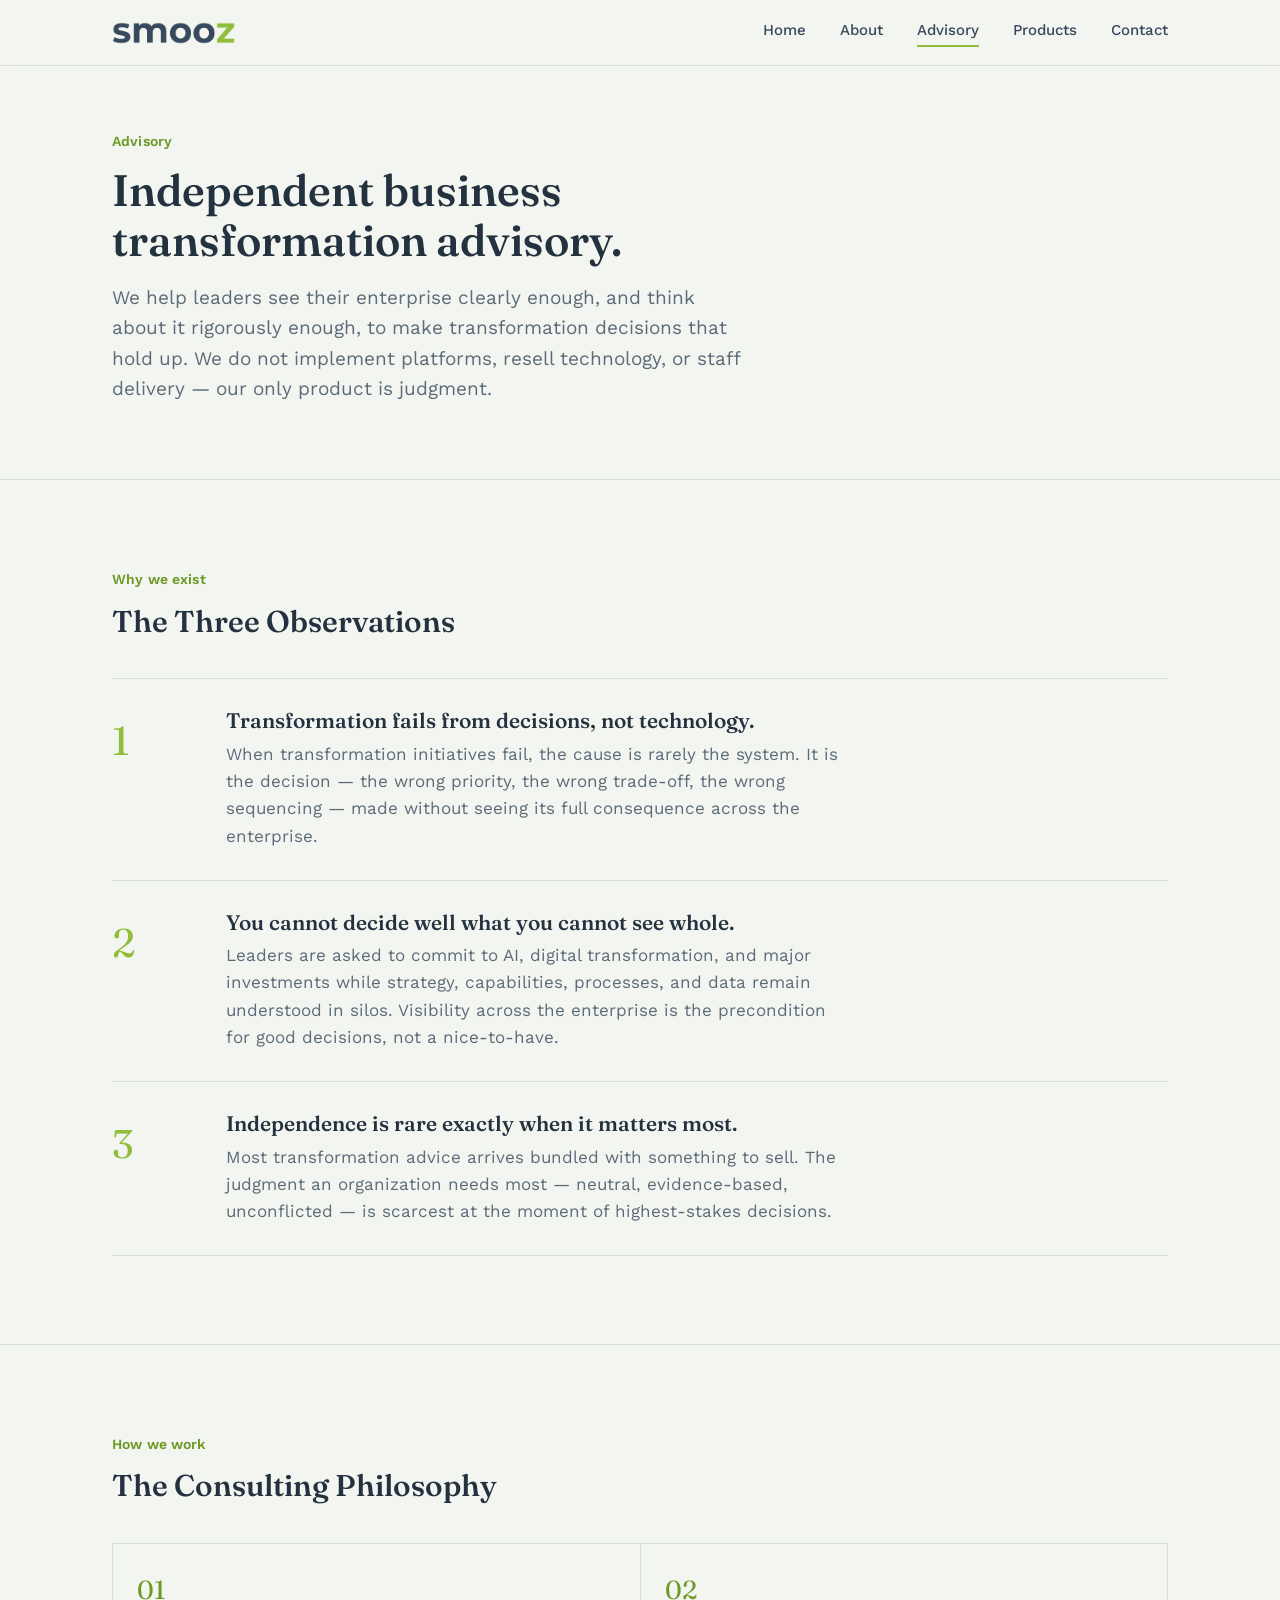
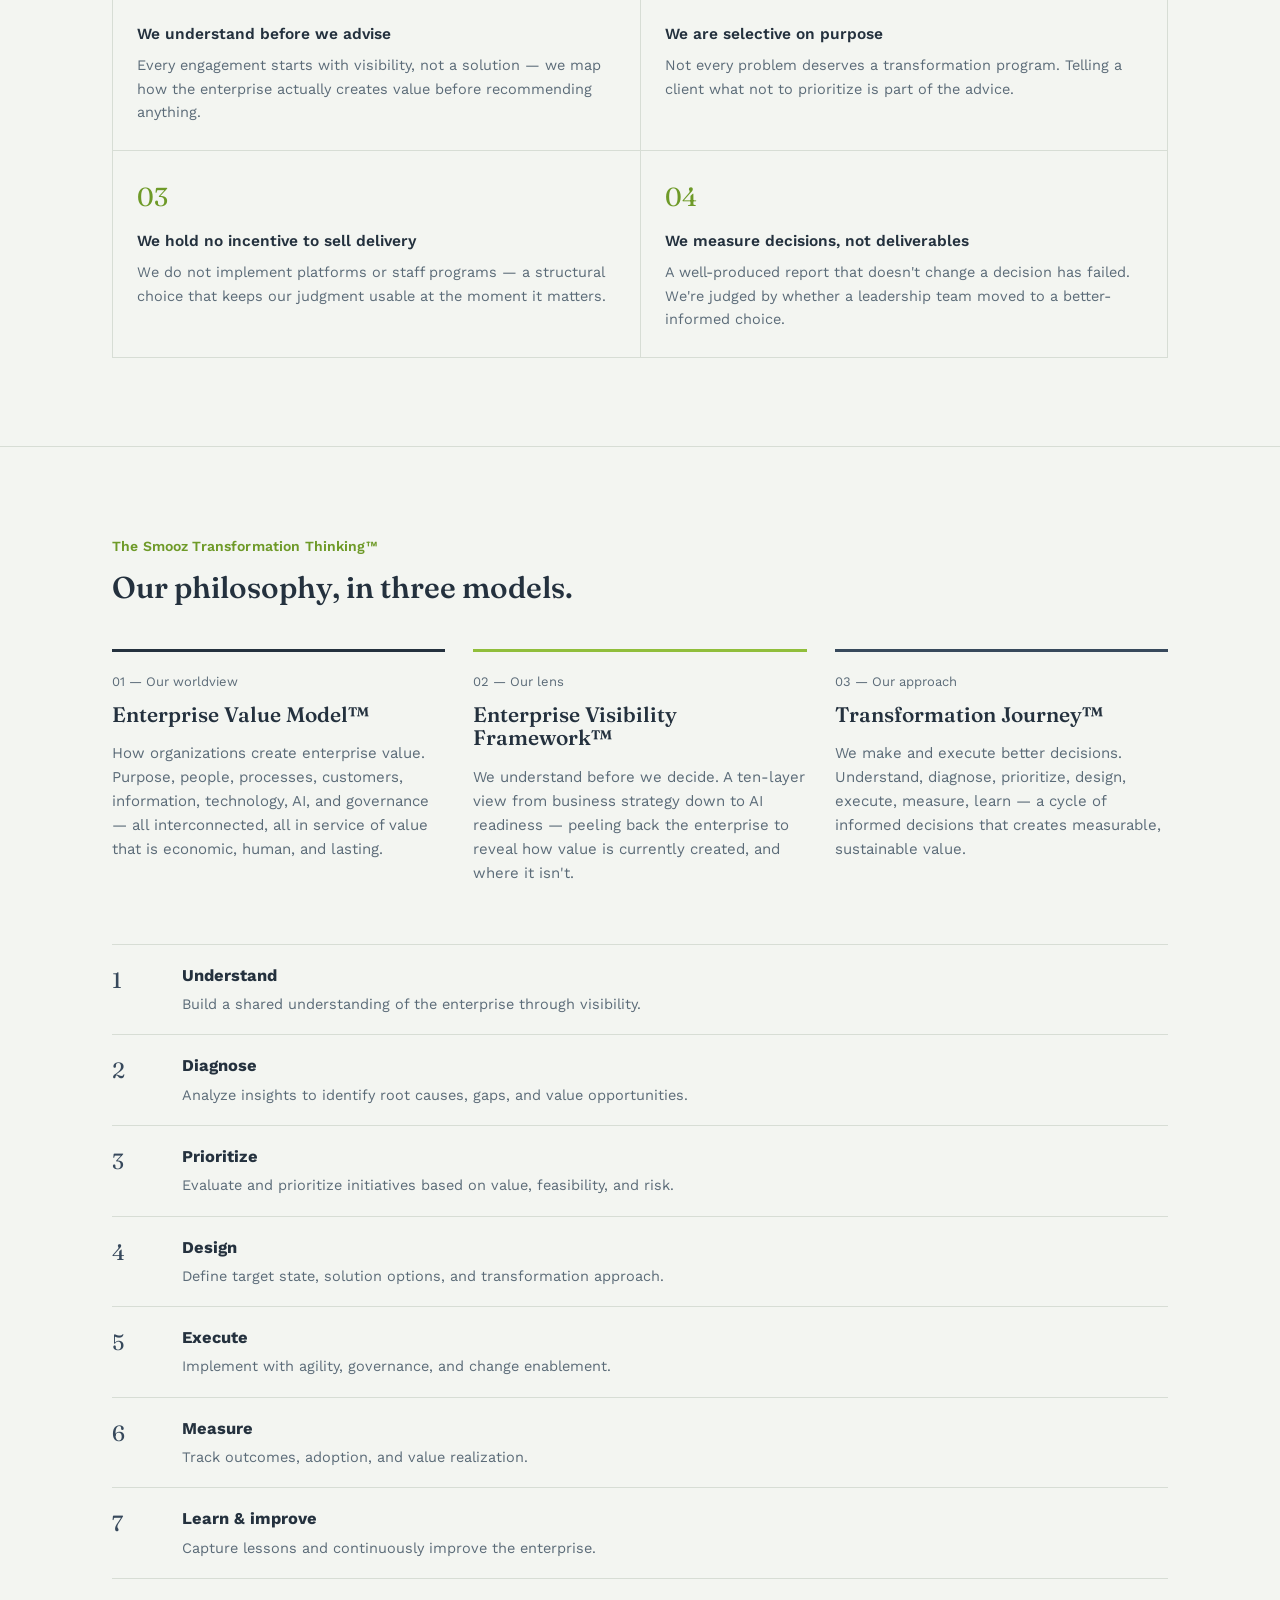
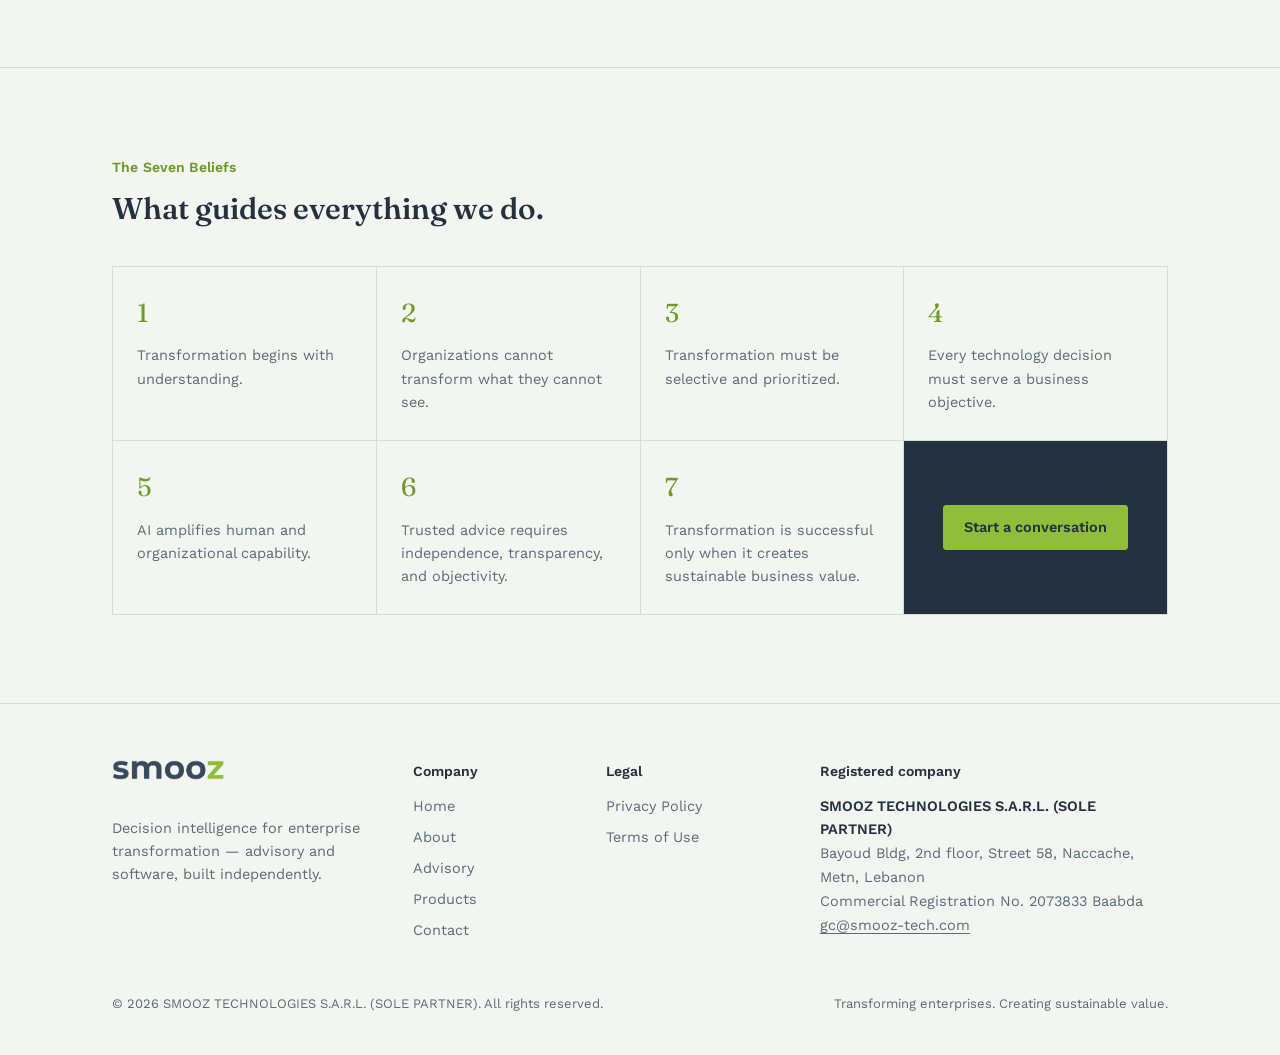
==== commit 58e43513: "Add files via upload" ====
--- a/advisory.html
+++ b/advisory.html
@@ -179,7 +179,7 @@
         <h5>Registered company</h5>
         <address>
           <strong>SMOOZ TECHNOLOGIES S.A.R.L. (SOLE PARTNER)</strong><br>
-          Bayoud, Bldg, 2nd floor, Street 58, Naccache, Metn, Lebanon<br>
+          Bayoud Bldg, 2nd floor, Street 58, Naccache, Metn, Lebanon<br>
           Commercial Registration No. 2073833 Baabda<br>
           <a href="mailto:gc@smooz-tech.com">gc@smooz-tech.com</a>
         </address>
